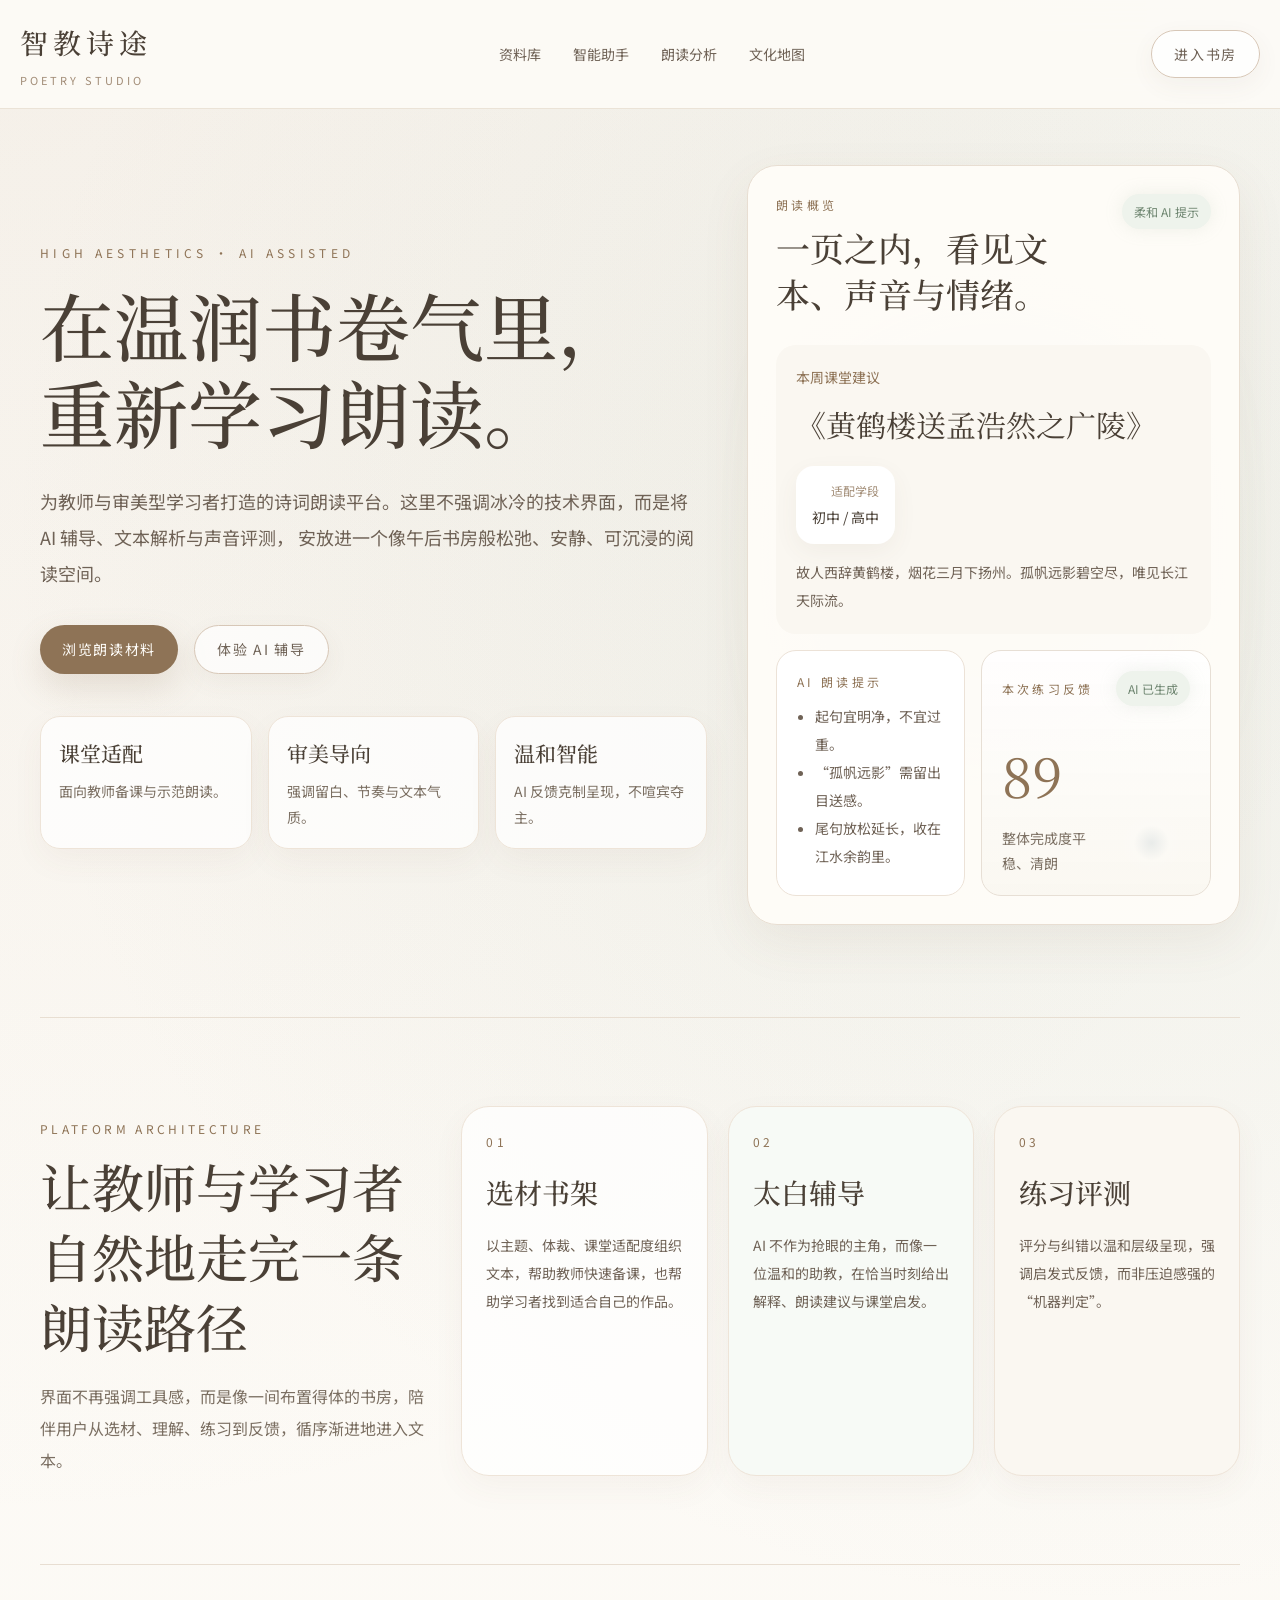
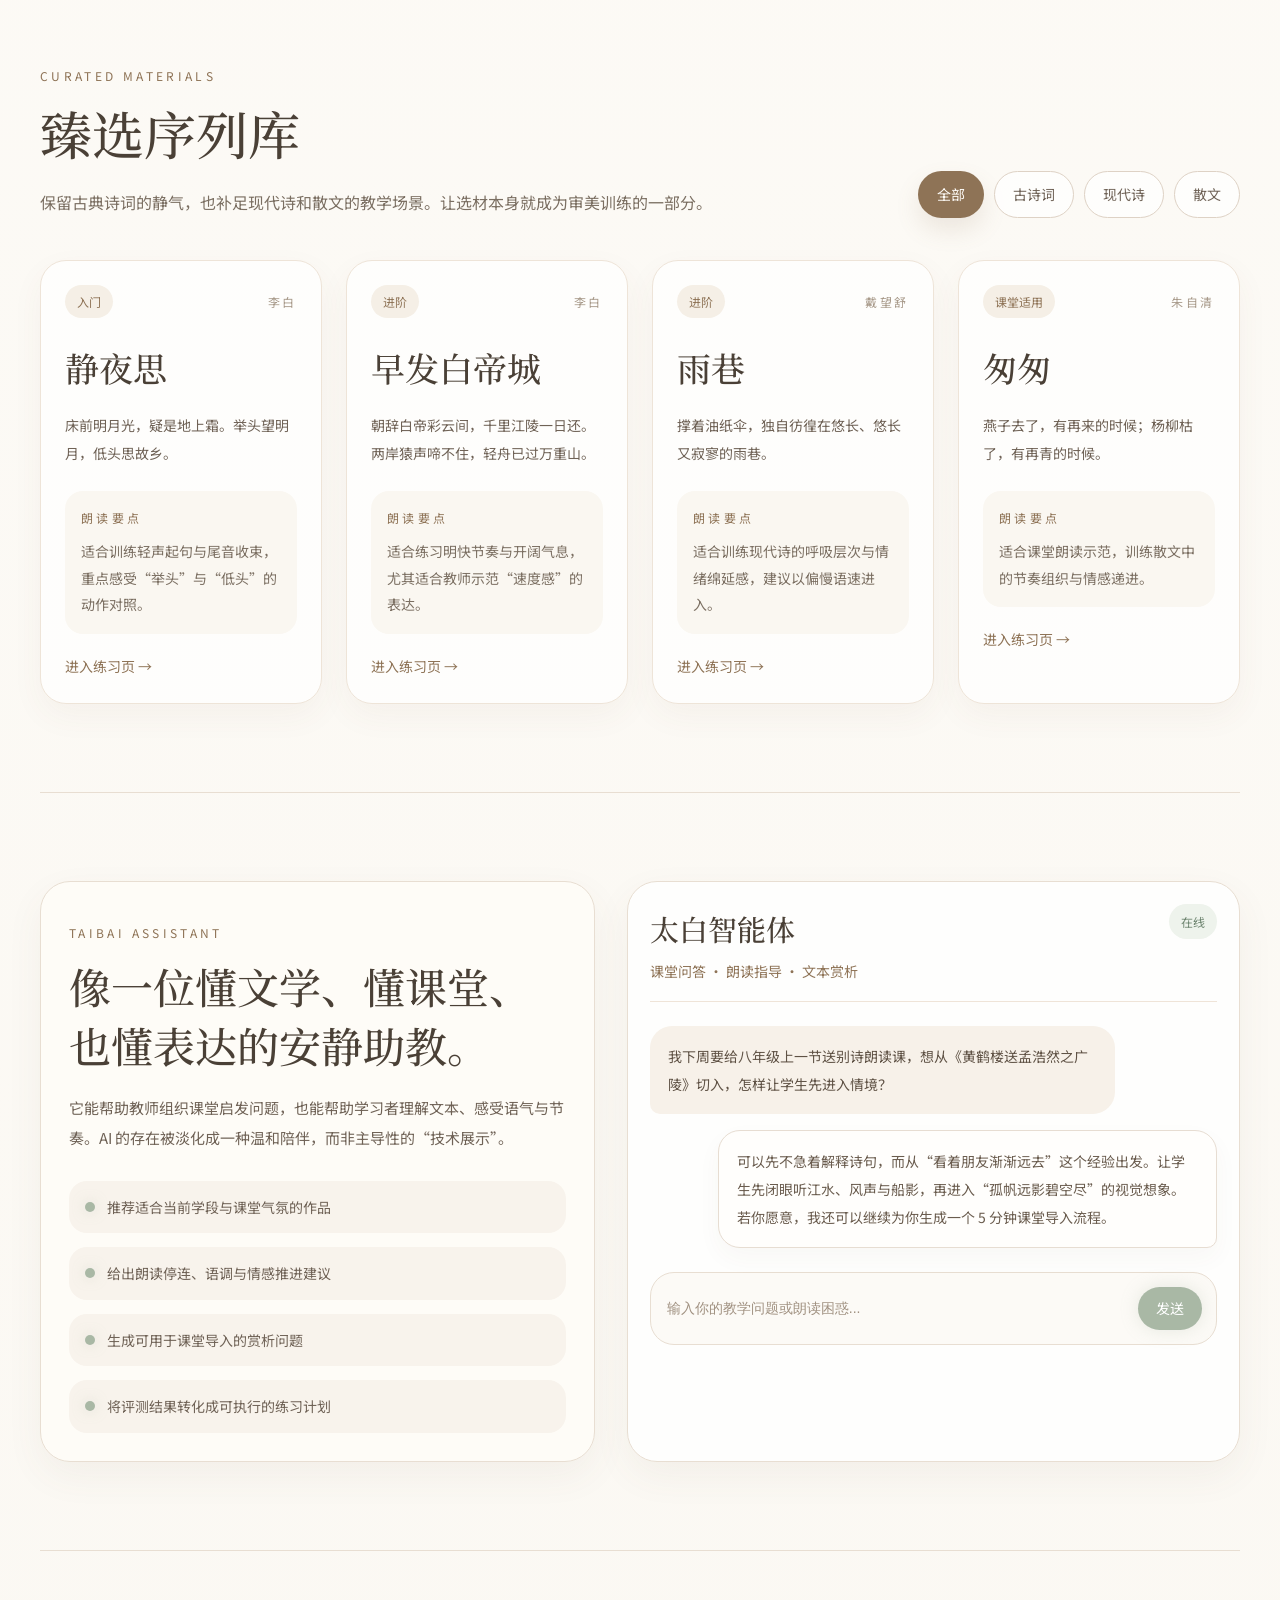
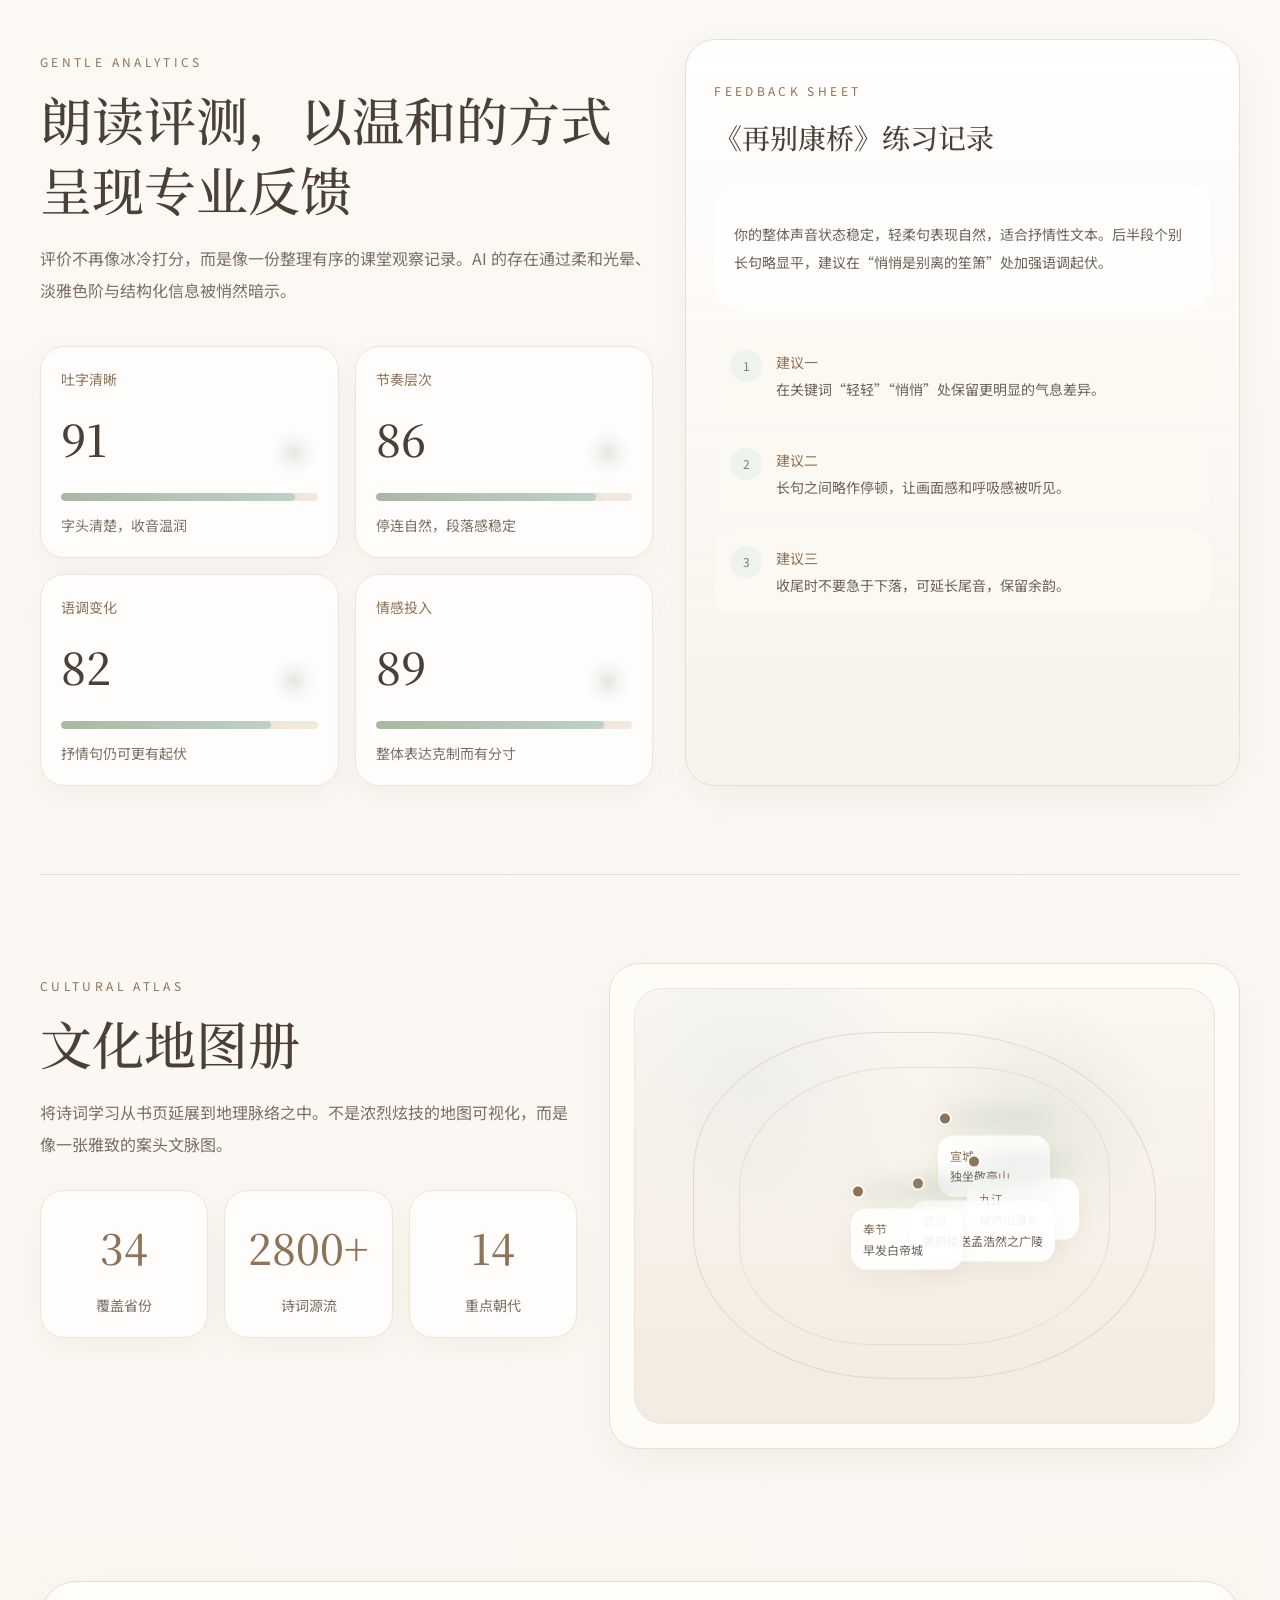
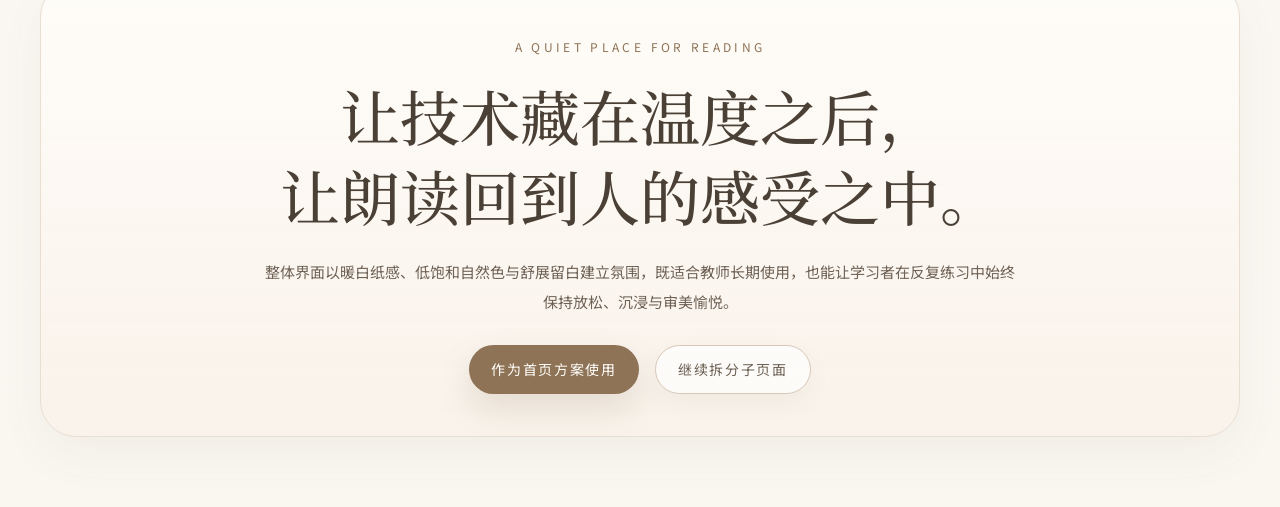
==== design/preview.html @ 0aec0489 "feat: add design documents and css extraction utility" ====
<!DOCTYPE html>
<html lang="zh-CN">
<head>
    <meta charset="UTF-8">
    <meta name="viewport" content="width=device-width, initial-scale=1.0">
    <title>智教诗途 · 新版视觉预览</title>
    <meta name="description" content="智教诗途新版网页视觉预览，面向教师与有审美追求的诗词学习者。">
    <link rel="preconnect" href="https://fonts.googleapis.com">
    <link rel="preconnect" href="https://fonts.gstatic.com" crossorigin>
    <link href="https://fonts.googleapis.com/css2?family=Noto+Sans+SC:wght@400;500;700&family=Noto+Serif+SC:wght@400;500;700&display=swap" rel="stylesheet">
    <style>
        :root {
            --paper: #fdfbf7;
            --paper-soft: #faf7f1;
            --line: #e8ded2;
            --line-soft: #eee4d8;
            --text: #4a4036;
            --text-soft: #7b6f62;
            --text-mute: #a28d77;
            --tea: #b79d7d;
            --tea-deep: #8e7356;
            --celadon: #a9b8a5;
            --celadon-deep: #6f8671;
            --shadow-sm: 0 8px 24px rgba(110, 88, 62, 0.06);
            --shadow-md: 0 14px 38px rgba(110, 88, 62, 0.06);
            --shadow-lg: 0 18px 50px rgba(110, 88, 62, 0.08);
            --transition: 0.28s ease;
        }

        * { box-sizing: border-box; }
        html { scroll-behavior: smooth; }
        body {
            margin: 0;
            font-family: "Noto Sans SC", sans-serif;
            color: var(--text);
            background:
                radial-gradient(circle at top left, rgba(183, 157, 125, 0.12), transparent 28%),
                radial-gradient(circle at 85% 10%, rgba(169, 184, 165, 0.16), transparent 22%),
                linear-gradient(180deg, var(--paper) 0%, var(--paper-soft) 100%);
            line-height: 1.75;
        }

        a { color: inherit; text-decoration: none; }
        button { font: inherit; border: none; background: none; cursor: pointer; }
        .serif { font-family: "Noto Serif SC", serif; }
        .page-shell { max-width: 1240px; margin: 0 auto; padding: 0 20px; }

        .site-header {
            position: sticky;
            top: 0;
            z-index: 30;
            backdrop-filter: blur(18px);
            background: rgba(253, 251, 247, 0.9);
            border-bottom: 1px solid rgba(232, 222, 210, 0.85);
        }

        .header-inner {
            display: flex;
            align-items: center;
            justify-content: space-between;
            gap: 20px;
            padding: 18px 0;
        }

        .brand-title {
            margin: 0;
            font-size: 28px;
            letter-spacing: 0.18em;
            font-weight: 500;
        }

        .brand-subtitle {
            margin-top: 4px;
            font-size: 11px;
            color: var(--text-mute);
            letter-spacing: 0.28em;
        }

        .nav-links {
            display: flex;
            align-items: center;
            gap: 32px;
            color: #6f6256;
            font-size: 14px;
        }

        .nav-links a,
        .header-btn,
        .hero-primary,
        .hero-secondary,
        .cta-primary,
        .cta-secondary,
        .chat-send,
        .filter-btn,
        .material-card {
            transition:
                background-color var(--transition),
                color var(--transition),
                border-color var(--transition),
                transform var(--transition),
                box-shadow var(--transition);
        }

        .nav-links a:hover { color: var(--tea-deep); }

        .header-btn,
        .hero-secondary,
        .cta-secondary {
            border: 1px solid #d7c7b7;
            background: rgba(255, 255, 255, 0.72);
            color: #6f6256;
            box-shadow: var(--shadow-sm);
        }

        .header-btn:hover,
        .hero-secondary:hover,
        .cta-secondary:hover {
            border-color: var(--tea);
            color: var(--tea-deep);
            transform: translateY(-1px);
        }

        .header-btn,
        .hero-primary,
        .hero-secondary,
        .cta-primary,
        .cta-secondary {
            padding: 11px 22px;
            border-radius: 999px;
            font-size: 14px;
            letter-spacing: 0.12em;
        }

        .hero-primary,
        .cta-primary {
            background: var(--tea-deep);
            color: #fffdf9;
            box-shadow: 0 14px 32px rgba(142, 115, 86, 0.18);
        }

        .hero-primary:hover,
        .cta-primary:hover {
            transform: translateY(-1px);
            background: #7e654b;
        }

        .hero {
            display: grid;
            grid-template-columns: 1.15fr 0.85fr;
            gap: 40px;
            align-items: center;
            padding: 56px 0 92px;
        }

        .eyebrow,
        .section-eyebrow,
        .panel-kicker,
        .soft-card-index,
        .material-tip-title {
            font-size: 12px;
            letter-spacing: 0.28em;
            color: var(--tea-deep);
        }

        .eyebrow { margin: 0 0 18px; letter-spacing: 0.36em; }

        .hero-title {
            margin: 0;
            font-size: clamp(44px, 7vw, 74px);
            line-height: 1.18;
            font-weight: 500;
        }

        .hero-desc {
            max-width: 720px;
            margin: 28px 0 0;
            font-size: 18px;
            line-height: 2;
            color: #6f6256;
        }

        .hero-actions {
            display: flex;
            flex-wrap: wrap;
            gap: 16px;
            margin-top: 34px;
        }

        .hero-highlights {
            display: grid;
            grid-template-columns: repeat(3, 1fr);
            gap: 16px;
            margin-top: 42px;
        }

        .highlight-card,
        .soft-card,
        .material-card,
        .score-card,
        .stat-card {
            border: 1px solid var(--line-soft);
            background: rgba(255, 255, 255, 0.76);
            box-shadow: 0 12px 32px rgba(110, 88, 62, 0.05);
        }

        .highlight-card { border-radius: 20px; padding: 18px; }
        .highlight-title { margin: 0; font-size: 21px; font-weight: 500; }
        .highlight-desc { margin: 8px 0 0; font-size: 14px; color: var(--text-soft); line-height: 1.8; }

        .hero-panel-wrap { position: relative; }
        .hero-glow {
            position: absolute;
            inset: 36px;
            border-radius: 32px;
            opacity: 0.74;
            filter: blur(40px);
            background: radial-gradient(circle, rgba(183, 157, 125, 0.2) 0%, rgba(169, 184, 165, 0.12) 48%, transparent 75%);
        }

        .hero-panel,
        .assistant-info,
        .assistant-chat,
        .feedback-sheet,
        .atlas-panel {
            position: relative;
            border: 1px solid var(--line);
            border-radius: 30px;
            box-shadow: var(--shadow-md);
        }

        .hero-panel {
            overflow: hidden;
            background: rgba(255, 253, 249, 0.92);
            padding: 28px;
            box-shadow: var(--shadow-lg);
        }

        .hero-panel-top,
        .chat-top {
            display: flex;
            justify-content: space-between;
            align-items: flex-start;
            gap: 16px;
        }

        .panel-title,
        .soft-card-title,
        .assistant-title,
        .chat-name,
        .material-title {
            font-weight: 500;
        }

        .panel-title { margin: 10px 0 0; font-size: 34px; line-height: 1.35; }
        .soft-pill, .status-pill { padding: 7px 12px; border-radius: 999px; font-size: 12px; white-space: nowrap; }
        .soft-pill { color: var(--celadon-deep); background: #eef3ec; box-shadow: 0 0 18px rgba(169, 184, 165, 0.18); }

        .panel-block {
            border-radius: 20px;
            background: var(--paper-soft);
            padding: 20px;
            margin-top: 28px;
        }

        .panel-row {
            display: grid;
            grid-template-columns: 0.9fr 1.1fr;
            gap: 16px;
            margin-top: 16px;
        }

        .panel-card {
            border-radius: 20px;
            border: 1px solid #ece2d7;
            background: #fff;
            padding: 20px;
        }

        .panel-card.soft {
            border-color: #e7dfd5;
            background: linear-gradient(180deg, rgba(255, 255, 255, 0.86), rgba(250, 247, 241, 0.9));
        }

        .panel-text { margin: 14px 0 0; font-size: 14px; color: #6f6256; line-height: 2; }
        .score-number { font-size: 54px; color: var(--tea-deep); margin: 10px 0 0; }
        .score-note { margin-top: 4px; font-size: 14px; color: var(--text-soft); }
        .score-orb {
            width: 112px;
            height: 64px;
            border-radius: 20px;
            background: radial-gradient(circle at 50% 50%, rgba(175, 192, 200, 0.24), rgba(255, 255, 255, 0.1), transparent 72%);
        }

        .section { padding: 88px 0; border-top: 1px solid var(--line); }
        .section-grid { display: grid; grid-template-columns: 1fr 2fr; gap: 32px; }
        .section-title { margin: 0; font-size: clamp(32px, 5vw, 52px); line-height: 1.35; font-weight: 500; }
        .section-desc { margin: 18px 0 0; max-width: 700px; font-size: 16px; color: var(--text-soft); line-height: 2; }

        .soft-card-grid { display: grid; grid-template-columns: repeat(3, 1fr); gap: 20px; }
        .soft-card { padding: 24px; border-radius: 28px; }
        .soft-card:nth-child(2) { background: #f7faf6; }
        .soft-card:nth-child(3) { background: #faf7f1; }
        .soft-card-title { margin: 16px 0 0; font-size: 28px; }
        .soft-card-desc { margin: 14px 0 0; color: #6f6256; font-size: 14px; line-height: 2; }

        .materials-head { display: flex; align-items: flex-end; justify-content: space-between; gap: 24px; flex-wrap: wrap; }
        .filters { display: flex; flex-wrap: wrap; gap: 10px; }
        .filter-btn {
            padding: 10px 18px;
            border-radius: 999px;
            border: 1px solid #ded2c5;
            background: rgba(255, 255, 255, 0.75);
            color: #6f6256;
            font-size: 14px;
        }

        .filter-btn:hover { border-color: var(--tea); color: var(--tea-deep); }
        .filter-btn.active {
            border-color: transparent;
            background: var(--tea-deep);
            color: #fffdf9;
            box-shadow: 0 12px 24px rgba(142, 115, 86, 0.14);
        }

        .materials-grid { display: grid; grid-template-columns: repeat(4, 1fr); gap: 24px; margin-top: 42px; }
        .material-card { border-radius: 26px; padding: 24px; }
        .material-card:hover { transform: translateY(-4px); box-shadow: 0 16px 42px rgba(110, 88, 62, 0.08); }
        .material-top { display: flex; align-items: center; justify-content: space-between; gap: 12px; }
        .level-pill { padding: 6px 12px; border-radius: 999px; background: #f5efe6; color: var(--tea-deep); font-size: 12px; }
        .author { font-size: 12px; color: #a89a8a; letter-spacing: 0.22em; }
        .material-title { margin: 20px 0 0; font-size: 34px; }
        .material-excerpt { margin: 14px 0 0; font-size: 14px; color: #6f6256; line-height: 2; }
        .material-tip { margin-top: 24px; padding: 16px; border-radius: 18px; background: var(--paper-soft); }
        .material-tip-text { margin-top: 10px; font-size: 14px; color: var(--text-soft); line-height: 1.9; }
        .material-link { display: inline-block; margin-top: 20px; color: var(--tea-deep); font-size: 14px; }

        .assistant-layout, .analysis-layout, .atlas-layout { display: grid; gap: 32px; }
        .assistant-layout { grid-template-columns: 0.95fr 1.05fr; }
        .analysis-layout { grid-template-columns: 1.05fr 0.95fr; }
        .atlas-layout { grid-template-columns: 0.92fr 1.08fr; }

        .assistant-info, .atlas-panel { background: rgba(255, 253, 249, 0.86); padding: 28px; }
        .assistant-chat { background: rgba(255, 255, 255, 0.84); padding: 22px 22px 24px; }
        .assistant-title { margin: 14px 0 0; font-size: 42px; line-height: 1.4; }
        .assistant-desc { margin: 18px 0 0; font-size: 15px; color: #6f6256; line-height: 2; }
        .assistant-list { display: grid; gap: 14px; margin-top: 28px; }
        .assistant-item { display: flex; align-items: center; gap: 12px; padding: 14px 16px; border-radius: 18px; background: #f8f3ec; color: #6f6256; font-size: 14px; }
        .assistant-dot { width: 10px; height: 10px; border-radius: 50%; background: var(--celadon); box-shadow: 0 0 14px rgba(169, 184, 165, 0.35); flex-shrink: 0; }
        .chat-top { padding-bottom: 18px; border-bottom: 1px solid #efe4d8; }
        .chat-name { font-size: 29px; margin: 0; }
        .chat-role { margin-top: 4px; font-size: 14px; color: var(--tea-deep); }
        .status-pill { background: #eef3ec; color: var(--celadon-deep); }
        .chat-messages { display: grid; gap: 16px; padding: 24px 0; }
        .bubble { max-width: 82%; padding: 16px 18px; border-radius: 22px; font-size: 14px; line-height: 2; }
        .bubble.user { background: #f7f1e9; color: #5f5245; border-bottom-left-radius: 10px; }
        .bubble.assistant { margin-left: auto; max-width: 88%; background: #fffefc; color: #6a5c4e; border: 1px solid #e7ddd2; border-bottom-right-radius: 10px; box-shadow: 0 10px 24px rgba(110, 88, 62, 0.04); }
        .chat-composer { display: flex; align-items: center; gap: 12px; border: 1px solid var(--line); background: #fcfaf6; border-radius: 24px; padding: 14px; }
        .chat-input { flex: 1; border: none; outline: none; background: transparent; color: #a09181; font-size: 14px; }
        .chat-send { padding: 9px 18px; border-radius: 999px; background: var(--celadon); color: #fff; font-size: 14px; box-shadow: 0 0 18px rgba(169, 184, 165, 0.25); }
        .chat-send:hover { transform: translateY(-1px); background: #96a994; }

        .scores-grid { display: grid; grid-template-columns: repeat(2, 1fr); gap: 16px; margin-top: 40px; }
        .score-card { padding: 20px; border-radius: 24px; }
        .score-card-head { display: flex; justify-content: space-between; align-items: flex-end; gap: 14px; }
        .score-label { font-size: 14px; color: var(--tea-deep); }
        .score-value { margin-top: 8px; font-size: 44px; font-weight: 500; }
        .score-glow { width: 48px; height: 48px; border-radius: 50%; background: radial-gradient(circle, rgba(169, 184, 165, 0.32), rgba(169, 184, 165, 0.1), transparent 72%); }
        .score-bar { height: 8px; border-radius: 999px; background: #f1e8de; margin-top: 16px; overflow: hidden; }
        .score-fill { height: 100%; border-radius: 999px; background: linear-gradient(90deg, var(--celadon), #bfd0c6); box-shadow: 0 0 12px rgba(169, 184, 165, 0.22); }
        .score-card-note { margin-top: 12px; font-size: 14px; color: var(--text-soft); }

        .feedback-sheet { background: linear-gradient(180deg, rgba(255, 255, 255, 0.92), rgba(247, 241, 233, 0.85)); padding: 28px; }
        .feedback-block { margin-top: 24px; padding: 20px; border-radius: 24px; background: rgba(255, 255, 255, 0.78); }
        .feedback-text { font-size: 14px; line-height: 2; color: #6f6256; }
        .feedback-list { display: grid; gap: 14px; margin-top: 24px; }
        .feedback-item { display: flex; gap: 14px; padding: 16px; border-radius: 20px; background: #fcf8f2; }
        .feedback-index { width: 32px; height: 32px; flex-shrink: 0; display: flex; align-items: center; justify-content: center; border-radius: 50%; background: #eef3ec; color: var(--celadon-deep); font-size: 12px; }
        .feedback-item-title { font-size: 14px; color: var(--tea-deep); }
        .feedback-item-desc { margin-top: 3px; font-size: 14px; color: #6f6256; }

        .stats-grid { display: grid; grid-template-columns: repeat(3, 1fr); gap: 16px; margin-top: 30px; }
        .stat-card { text-align: center; border-radius: 24px; padding: 20px; }
        .stat-value { margin: 0; font-size: 42px; font-weight: 500; color: var(--tea-deep); }
        .stat-label { margin-top: 8px; font-size: 14px; color: var(--text-soft); }

        .atlas-panel { padding: 24px; }
        .atlas-canvas {
            position: relative;
            aspect-ratio: 4 / 3;
            overflow: hidden;
            border-radius: 28px;
            border: 1px solid var(--line-soft);
            background: linear-gradient(180deg, #faf7f1 0%, #f6f0e7 100%);
        }

        .atlas-canvas::before {
            content: "";
            position: absolute;
            inset: 0;
            background:
                radial-gradient(circle at 20% 20%, rgba(175, 192, 200, 0.12), transparent 28%),
                radial-gradient(circle at 70% 30%, rgba(169, 184, 165, 0.18), transparent 24%),
                linear-gradient(180deg, transparent, rgba(183, 157, 125, 0.06));
        }

        .atlas-outline,
        .atlas-outline-two {
            position: absolute;
            border: 1px solid rgba(217, 206, 192, 0.9);
            opacity: 0.78;
        }

        .atlas-outline { inset: 10%; border-radius: 40% 48% 45% 42%; }
        .atlas-outline-two { inset: 18%; border-radius: 44% 38% 42% 36%; border-color: rgba(226, 215, 202, 0.95); }
        .map-point { position: absolute; transform: translate(-50%, -50%); }
        .map-dot-wrap { position: relative; }
        .map-dot-glow { position: absolute; inset: 0; border-radius: 50%; background: rgba(169, 184, 165, 0.3); filter: blur(10px); }
        .map-dot { position: relative; width: 14px; height: 14px; border-radius: 50%; background: var(--tea-deep); border: 2px solid #fff; }
        .map-label { min-width: 112px; margin-top: 10px; padding: 10px 12px; border-radius: 16px; background: rgba(255, 255, 255, 0.92); box-shadow: 0 10px 20px rgba(110, 88, 62, 0.05); font-size: 12px; line-height: 1.7; color: #6f6256; }
        .map-label-city { color: var(--tea-deep); }

        .closing-section { padding: 44px 0 70px; }
        .closing-card { text-align: center; border-radius: 36px; border: 1px solid var(--line); background: linear-gradient(180deg, rgba(255, 253, 249, 0.94), rgba(248, 242, 233, 0.9)); padding: 42px 28px; box-shadow: 0 18px 46px rgba(110, 88, 62, 0.06); }
        .closing-title { margin: 18px 0 0; font-size: clamp(36px, 5vw, 60px); line-height: 1.34; font-weight: 500; }
        .closing-desc { max-width: 760px; margin: 22px auto 0; font-size: 15px; color: #6f6256; line-height: 2; }
        .closing-actions { display: flex; justify-content: center; flex-wrap: wrap; gap: 16px; margin-top: 28px; }

        @media (max-width: 1100px) {
            .hero, .assistant-layout, .analysis-layout, .atlas-layout, .section-grid, .soft-card-grid { grid-template-columns: 1fr; }
            .materials-grid { grid-template-columns: repeat(2, 1fr); }
        }

        @media (max-width: 820px) {
            .nav-links { display: none; }
            .hero-highlights, .panel-row, .scores-grid, .stats-grid, .materials-grid { grid-template-columns: 1fr; }
            .header-inner { padding: 14px 0; }
            .hero { padding: 40px 0 64px; }
            .section, .closing-section { padding-top: 64px; padding-bottom: 64px; }
            .hero-panel, .assistant-info, .assistant-chat, .feedback-sheet, .atlas-panel { padding: 20px; }
        }
    </style>
</head>
<body>
    <header class="site-header">
        <div class="page-shell header-inner">
            <div>
                <h1 class="brand-title serif">智教诗途</h1>
                <div class="brand-subtitle">POETRY STUDIO</div>
            </div>
            <nav class="nav-links">
                <a href="#materials">资料库</a>
                <a href="#assistant">智能助手</a>
                <a href="#analysis">朗读分析</a>
                <a href="#atlas">文化地图</a>
            </nav>
            <button class="header-btn">进入书房</button>
        </div>
    </header>

    <main class="page-shell">
        <section class="hero">
            <div>
                <p class="eyebrow">HIGH AESTHETICS · AI ASSISTED</p>
                <h2 class="hero-title serif">在温润书卷气里，<br>重新学习朗读。</h2>
                <p class="hero-desc">
                    为教师与审美型学习者打造的诗词朗读平台。这里不强调冰冷的技术界面，而是将 AI 辅导、文本解析与声音评测，
                    安放进一个像午后书房般松弛、安静、可沉浸的阅读空间。
                </p>
                <div class="hero-actions">
                    <button class="hero-primary">浏览朗读材料</button>
                    <button class="hero-secondary">体验 AI 辅导</button>
                </div>
                <div class="hero-highlights">
                    <article class="highlight-card">
                        <h3 class="highlight-title serif">课堂适配</h3>
                        <p class="highlight-desc">面向教师备课与示范朗读。</p>
                    </article>
                    <article class="highlight-card">
                        <h3 class="highlight-title serif">审美导向</h3>
                        <p class="highlight-desc">强调留白、节奏与文本气质。</p>
                    </article>
                    <article class="highlight-card">
                        <h3 class="highlight-title serif">温和智能</h3>
                        <p class="highlight-desc">AI 反馈克制呈现，不喧宾夺主。</p>
                    </article>
                </div>
            </div>

            <div class="hero-panel-wrap">
                <div class="hero-glow"></div>
                <section class="hero-panel">
                    <div class="hero-panel-top">
                        <div>
                            <div class="panel-kicker">朗读概览</div>
                            <h3 class="panel-title serif">一页之内，看见文本、声音与情绪。</h3>
                        </div>
                        <span class="soft-pill">柔和 AI 提示</span>
                    </div>

                    <div class="panel-block">
                        <div style="display:flex;justify-content:space-between;align-items:center;gap:16px;flex-wrap:wrap;">
                            <div>
                                <div style="font-size:14px;color:#8e7356;">本周课堂建议</div>
                                <div class="serif" style="margin-top:8px;font-size:30px;">《黄鹤楼送孟浩然之广陵》</div>
                            </div>
                            <div style="padding:14px 16px;border-radius:18px;background:#fff;box-shadow:var(--shadow-sm);text-align:right;">
                                <div style="font-size:12px;color:#a28d77;">适配学段</div>
                                <div style="margin-top:4px;font-size:14px;">初中 / 高中</div>
                            </div>
                        </div>
                        <p class="panel-text">故人西辞黄鹤楼，烟花三月下扬州。孤帆远影碧空尽，唯见长江天际流。</p>
                    </div>

                    <div class="panel-row">
                        <div class="panel-card">
                            <div class="panel-kicker">AI 朗读提示</div>
                            <ul class="panel-text" style="padding-left:18px;margin-top:10px;">
                                <li>起句宜明净，不宜过重。</li>
                                <li>“孤帆远影”需留出目送感。</li>
                                <li>尾句放松延长，收在江水余韵里。</li>
                            </ul>
                        </div>
                        <div class="panel-card soft">
                            <div style="display:flex;justify-content:space-between;align-items:center;gap:12px;">
                                <div class="panel-kicker">本次练习反馈</div>
                                <span class="soft-pill">AI 已生成</span>
                            </div>
                            <div style="display:flex;justify-content:space-between;align-items:flex-end;gap:16px;margin-top:12px;">
                                <div>
                                    <div class="score-number serif">89</div>
                                    <div class="score-note">整体完成度平稳、清朗</div>
                                </div>
                                <div class="score-orb"></div>
                            </div>
                        </div>
                    </div>
                </section>
            </div>
        </section>

        <section class="section">
            <div class="section-grid">
                <div>
                    <p class="section-eyebrow">PLATFORM ARCHITECTURE</p>
                    <h2 class="section-title serif">让教师与学习者自然地走完一条朗读路径</h2>
                    <p class="section-desc">界面不再强调工具感，而是像一间布置得体的书房，陪伴用户从选材、理解、练习到反馈，循序渐进地进入文本。</p>
                </div>
                <div class="soft-card-grid">
                    <article class="soft-card">
                        <div class="soft-card-index">01</div>
                        <h3 class="soft-card-title serif">选材书架</h3>
                        <p class="soft-card-desc">以主题、体裁、课堂适配度组织文本，帮助教师快速备课，也帮助学习者找到适合自己的作品。</p>
                    </article>
                    <article class="soft-card">
                        <div class="soft-card-index">02</div>
                        <h3 class="soft-card-title serif">太白辅导</h3>
                        <p class="soft-card-desc">AI 不作为抢眼的主角，而像一位温和的助教，在恰当时刻给出解释、朗读建议与课堂启发。</p>
                    </article>
                    <article class="soft-card">
                        <div class="soft-card-index">03</div>
                        <h3 class="soft-card-title serif">练习评测</h3>
                        <p class="soft-card-desc">评分与纠错以温和层级呈现，强调启发式反馈，而非压迫感强的“机器判定”。</p>
                    </article>
                </div>
            </div>
        </section>

        <section class="section" id="materials">
            <div class="materials-head">
                <div>
                    <p class="section-eyebrow">CURATED MATERIALS</p>
                    <h2 class="section-title serif">臻选序列库</h2>
                    <p class="section-desc">保留古典诗词的静气，也补足现代诗和散文的教学场景。让选材本身就成为审美训练的一部分。</p>
                </div>
                <div class="filters" id="filters">
                    <button class="filter-btn active" data-filter="all">全部</button>
                    <button class="filter-btn" data-filter="poetry">古诗词</button>
                    <button class="filter-btn" data-filter="modern">现代诗</button>
                    <button class="filter-btn" data-filter="prose">散文</button>
                </div>
            </div>

            <div class="materials-grid" id="materialsGrid">
                <article class="material-card" data-category="poetry">
                    <div class="material-top">
                        <span class="level-pill">入门</span>
                        <span class="author">李白</span>
                    </div>
                    <h3 class="material-title serif">静夜思</h3>
                    <p class="material-excerpt">床前明月光，疑是地上霜。举头望明月，低头思故乡。</p>
                    <div class="material-tip">
                        <div class="material-tip-title">朗读要点</div>
                        <div class="material-tip-text">适合训练轻声起句与尾音收束，重点感受“举头”与“低头”的动作对照。</div>
                    </div>
                    <a href="#" class="material-link">进入练习页 →</a>
                </article>

                <article class="material-card" data-category="poetry">
                    <div class="material-top">
                        <span class="level-pill">进阶</span>
                        <span class="author">李白</span>
                    </div>
                    <h3 class="material-title serif">早发白帝城</h3>
                    <p class="material-excerpt">朝辞白帝彩云间，千里江陵一日还。两岸猿声啼不住，轻舟已过万重山。</p>
                    <div class="material-tip">
                        <div class="material-tip-title">朗读要点</div>
                        <div class="material-tip-text">适合练习明快节奏与开阔气息，尤其适合教师示范“速度感”的表达。</div>
                    </div>
                    <a href="#" class="material-link">进入练习页 →</a>
                </article>

                <article class="material-card" data-category="modern">
                    <div class="material-top">
                        <span class="level-pill">进阶</span>
                        <span class="author">戴望舒</span>
                    </div>
                    <h3 class="material-title serif">雨巷</h3>
                    <p class="material-excerpt">撑着油纸伞，独自彷徨在悠长、悠长又寂寥的雨巷。</p>
                    <div class="material-tip">
                        <div class="material-tip-title">朗读要点</div>
                        <div class="material-tip-text">适合训练现代诗的呼吸层次与情绪绵延感，建议以偏慢语速进入。</div>
                    </div>
                    <a href="#" class="material-link">进入练习页 →</a>
                </article>

                <article class="material-card" data-category="prose">
                    <div class="material-top">
                        <span class="level-pill">课堂适用</span>
                        <span class="author">朱自清</span>
                    </div>
                    <h3 class="material-title serif">匆匆</h3>
                    <p class="material-excerpt">燕子去了，有再来的时候；杨柳枯了，有再青的时候。</p>
                    <div class="material-tip">
                        <div class="material-tip-title">朗读要点</div>
                        <div class="material-tip-text">适合课堂朗读示范，训练散文中的节奏组织与情感递进。</div>
                    </div>
                    <a href="#" class="material-link">进入练习页 →</a>
                </article>
            </div>
        </section>
        <section class="section" id="assistant">
            <div class="assistant-layout">
                <article class="assistant-info">
                    <p class="section-eyebrow">TAIBAI ASSISTANT</p>
                    <h2 class="assistant-title serif">像一位懂文学、懂课堂、也懂表达的安静助教。</h2>
                    <p class="assistant-desc">它能帮助教师组织课堂启发问题，也能帮助学习者理解文本、感受语气与节奏。AI 的存在被淡化成一种温和陪伴，而非主导性的“技术展示”。</p>
                    <div class="assistant-list">
                        <div class="assistant-item"><span class="assistant-dot"></span>推荐适合当前学段与课堂气氛的作品</div>
                        <div class="assistant-item"><span class="assistant-dot"></span>给出朗读停连、语调与情感推进建议</div>
                        <div class="assistant-item"><span class="assistant-dot"></span>生成可用于课堂导入的赏析问题</div>
                        <div class="assistant-item"><span class="assistant-dot"></span>将评测结果转化成可执行的练习计划</div>
                    </div>
                </article>

                <article class="assistant-chat">
                    <div class="chat-top">
                        <div>
                            <h3 class="chat-name serif">太白智能体</h3>
                            <div class="chat-role">课堂问答 · 朗读指导 · 文本赏析</div>
                        </div>
                        <span class="status-pill">在线</span>
                    </div>
                    <div class="chat-messages">
                        <div class="bubble user">我下周要给八年级上一节送别诗朗读课，想从《黄鹤楼送孟浩然之广陵》切入，怎样让学生先进入情境？</div>
                        <div class="bubble assistant">可以先不急着解释诗句，而从“看着朋友渐渐远去”这个经验出发。让学生先闭眼听江水、风声与船影，再进入“孤帆远影碧空尽”的视觉想象。若你愿意，我还可以继续为你生成一个 5 分钟课堂导入流程。</div>
                    </div>
                    <div class="chat-composer">
                        <input class="chat-input" value="输入你的教学问题或朗读困惑..." readonly>
                        <button class="chat-send">发送</button>
                    </div>
                </article>
            </div>
        </section>

        <section class="section" id="analysis">
            <div class="analysis-layout">
                <div>
                    <p class="section-eyebrow">GENTLE ANALYTICS</p>
                    <h2 class="section-title serif">朗读评测，以温和的方式呈现专业反馈</h2>
                    <p class="section-desc">评价不再像冰冷打分，而是像一份整理有序的课堂观察记录。AI 的存在通过柔和光晕、淡雅色阶与结构化信息被悄然暗示。</p>
                    <div class="scores-grid">
                        <article class="score-card">
                            <div class="score-card-head"><div><div class="score-label">吐字清晰</div><div class="score-value serif">91</div></div><div class="score-glow"></div></div>
                            <div class="score-bar"><div class="score-fill" style="width:91%"></div></div>
                            <div class="score-card-note">字头清楚，收音温润</div>
                        </article>
                        <article class="score-card">
                            <div class="score-card-head"><div><div class="score-label">节奏层次</div><div class="score-value serif">86</div></div><div class="score-glow"></div></div>
                            <div class="score-bar"><div class="score-fill" style="width:86%"></div></div>
                            <div class="score-card-note">停连自然，段落感稳定</div>
                        </article>
                        <article class="score-card">
                            <div class="score-card-head"><div><div class="score-label">语调变化</div><div class="score-value serif">82</div></div><div class="score-glow"></div></div>
                            <div class="score-bar"><div class="score-fill" style="width:82%"></div></div>
                            <div class="score-card-note">抒情句仍可更有起伏</div>
                        </article>
                        <article class="score-card">
                            <div class="score-card-head"><div><div class="score-label">情感投入</div><div class="score-value serif">89</div></div><div class="score-glow"></div></div>
                            <div class="score-bar"><div class="score-fill" style="width:89%"></div></div>
                            <div class="score-card-note">整体表达克制而有分寸</div>
                        </article>
                    </div>
                </div>

                <article class="feedback-sheet">
                    <p class="section-eyebrow" style="margin-bottom:0;">FEEDBACK SHEET</p>
                    <h3 class="soft-card-title serif" style="margin-top:12px;">《再别康桥》练习记录</h3>
                    <div class="feedback-block">
                        <p class="feedback-text">你的整体声音状态稳定，轻柔句表现自然，适合抒情性文本。后半段个别长句略显平，建议在“悄悄是别离的笙箫”处加强语调起伏。</p>
                    </div>
                    <div class="feedback-list">
                        <div class="feedback-item"><div class="feedback-index">1</div><div><div class="feedback-item-title">建议一</div><div class="feedback-item-desc">在关键词“轻轻”“悄悄”处保留更明显的气息差异。</div></div></div>
                        <div class="feedback-item"><div class="feedback-index">2</div><div><div class="feedback-item-title">建议二</div><div class="feedback-item-desc">长句之间略作停顿，让画面感和呼吸感被听见。</div></div></div>
                        <div class="feedback-item"><div class="feedback-index">3</div><div><div class="feedback-item-title">建议三</div><div class="feedback-item-desc">收尾时不要急于下落，可延长尾音，保留余韵。</div></div></div>
                    </div>
                </article>
            </div>
        </section>

        <section class="section" id="atlas">
            <div class="atlas-layout">
                <div>
                    <p class="section-eyebrow">CULTURAL ATLAS</p>
                    <h2 class="section-title serif">文化地图册</h2>
                    <p class="section-desc">将诗词学习从书页延展到地理脉络之中。不是浓烈炫技的地图可视化，而是像一张雅致的案头文脉图。</p>
                    <div class="stats-grid">
                        <article class="stat-card"><p class="stat-value serif">34</p><div class="stat-label">覆盖省份</div></article>
                        <article class="stat-card"><p class="stat-value serif">2800+</p><div class="stat-label">诗词源流</div></article>
                        <article class="stat-card"><p class="stat-value serif">14</p><div class="stat-label">重点朝代</div></article>
                    </div>
                </div>

                <article class="atlas-panel">
                    <div class="atlas-canvas">
                        <div class="atlas-outline"></div>
                        <div class="atlas-outline-two"></div>
                        <div class="map-point" style="left:62%; top:38%;"><div class="map-dot-wrap"><div class="map-dot-glow"></div><div class="map-dot"></div></div><div class="map-label"><div class="map-label-city">宣城</div><div>独坐敬亭山</div></div></div>
                        <div class="map-point" style="left:67%; top:48%;"><div class="map-dot-wrap"><div class="map-dot-glow"></div><div class="map-dot"></div></div><div class="map-label"><div class="map-label-city">九江</div><div>望庐山瀑布</div></div></div>
                        <div class="map-point" style="left:60%; top:53%;"><div class="map-dot-wrap"><div class="map-dot-glow"></div><div class="map-dot"></div></div><div class="map-label"><div class="map-label-city">武汉</div><div>黄鹤楼送孟浩然之广陵</div></div></div>
                        <div class="map-point" style="left:47%; top:55%;"><div class="map-dot-wrap"><div class="map-dot-glow"></div><div class="map-dot"></div></div><div class="map-label"><div class="map-label-city">奉节</div><div>早发白帝城</div></div></div>
                    </div>
                </article>
            </div>
        </section>
        <section class="closing-section">
            <div class="closing-card">
                <p class="section-eyebrow">A QUIET PLACE FOR READING</p>
                <h2 class="closing-title serif">让技术藏在温度之后，<br>让朗读回到人的感受之中。</h2>
                <p class="closing-desc">整体界面以暖白纸感、低饱和自然色与舒展留白建立氛围，既适合教师长期使用，也能让学习者在反复练习中始终保持放松、沉浸与审美愉悦。</p>
                <div class="closing-actions">
                    <button class="cta-primary">作为首页方案使用</button>
                    <button class="cta-secondary">继续拆分子页面</button>
                </div>
            </div>
        </section>
    </main>

    <script>
        (function () {
            var filterBar = document.getElementById('filters');
            var cards = Array.prototype.slice.call(document.querySelectorAll('.material-card'));
            if (!filterBar) return;

            filterBar.addEventListener('click', function (event) {
                var target = event.target;
                if (!(target instanceof HTMLElement) || !target.classList.contains('filter-btn')) return;
                var value = target.getAttribute('data-filter');

                document.querySelectorAll('.filter-btn').forEach(function (button) {
                    button.classList.remove('active');
                });
                target.classList.add('active');

                cards.forEach(function (card) {
                    var category = card.getAttribute('data-category');
                    card.style.display = value === 'all' || category === value ? 'block' : 'none';
                });
            });
        })();
    </script>
</body>
</html>
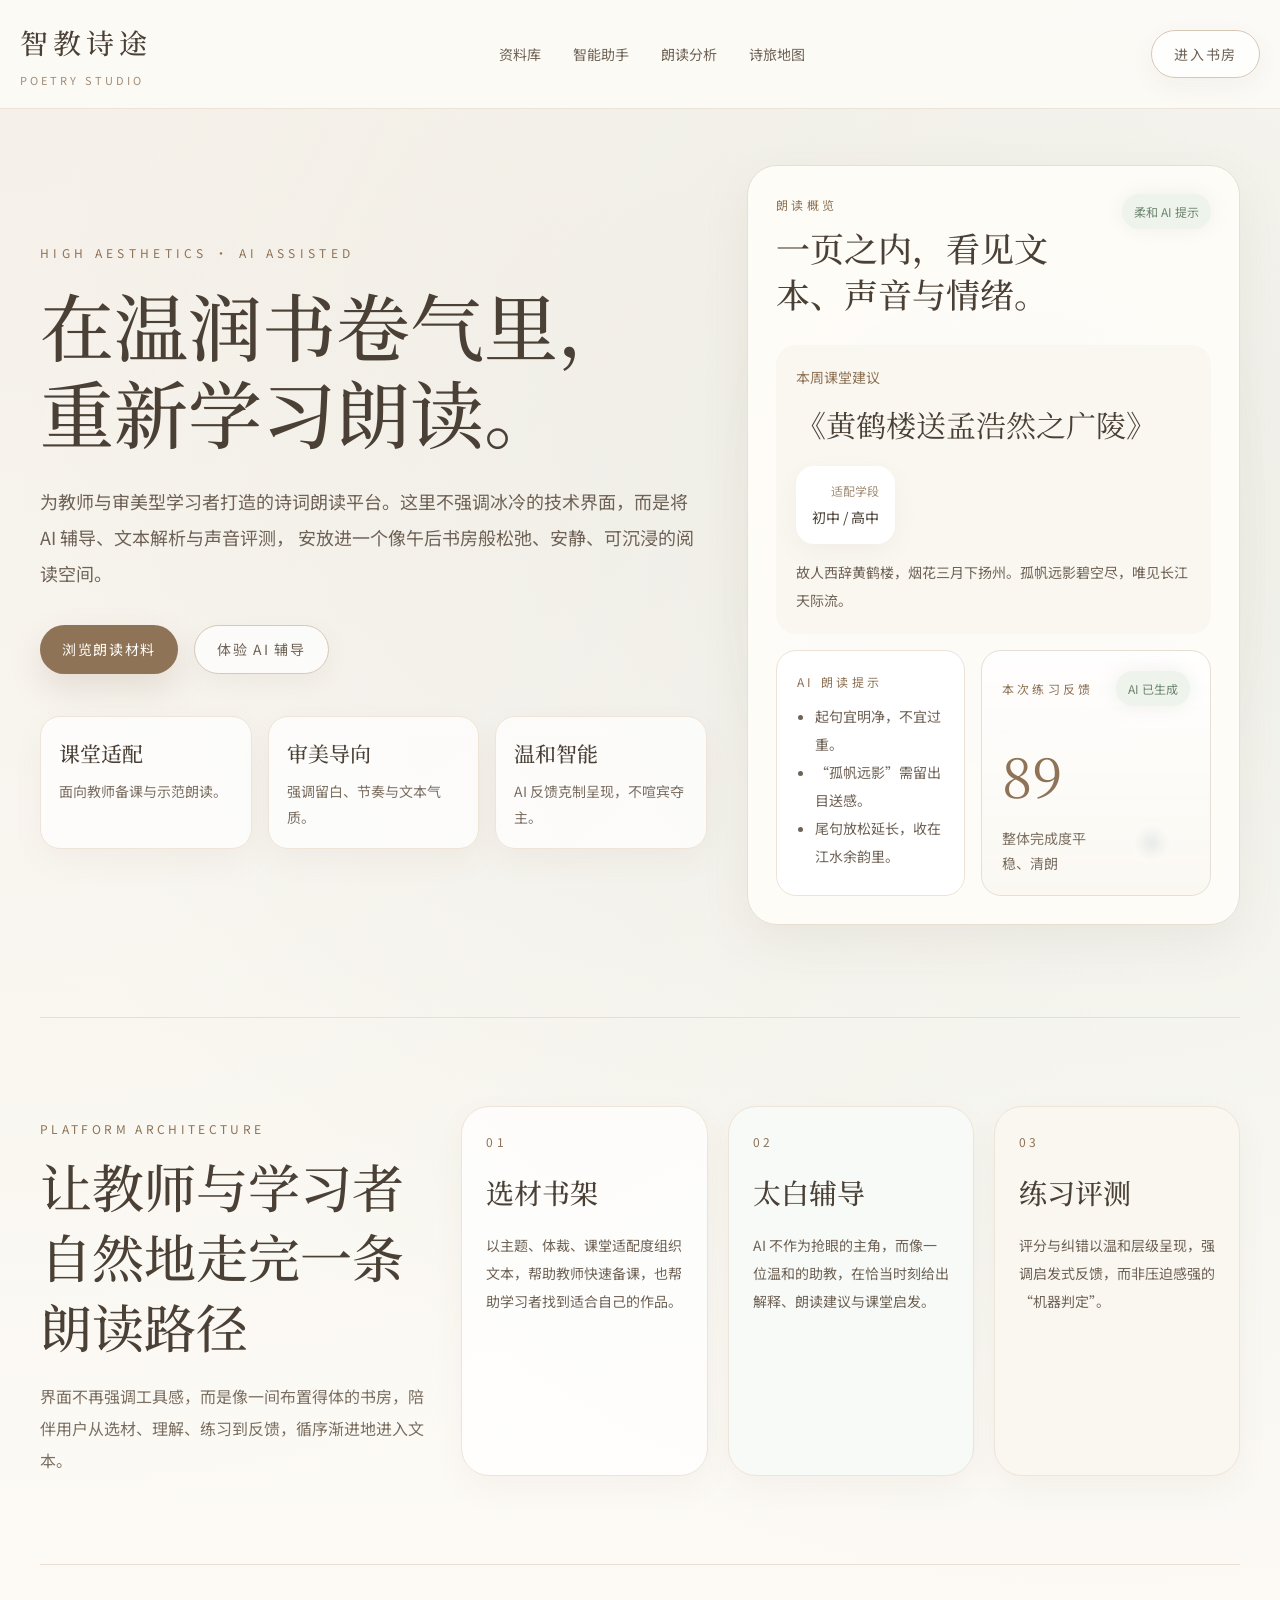
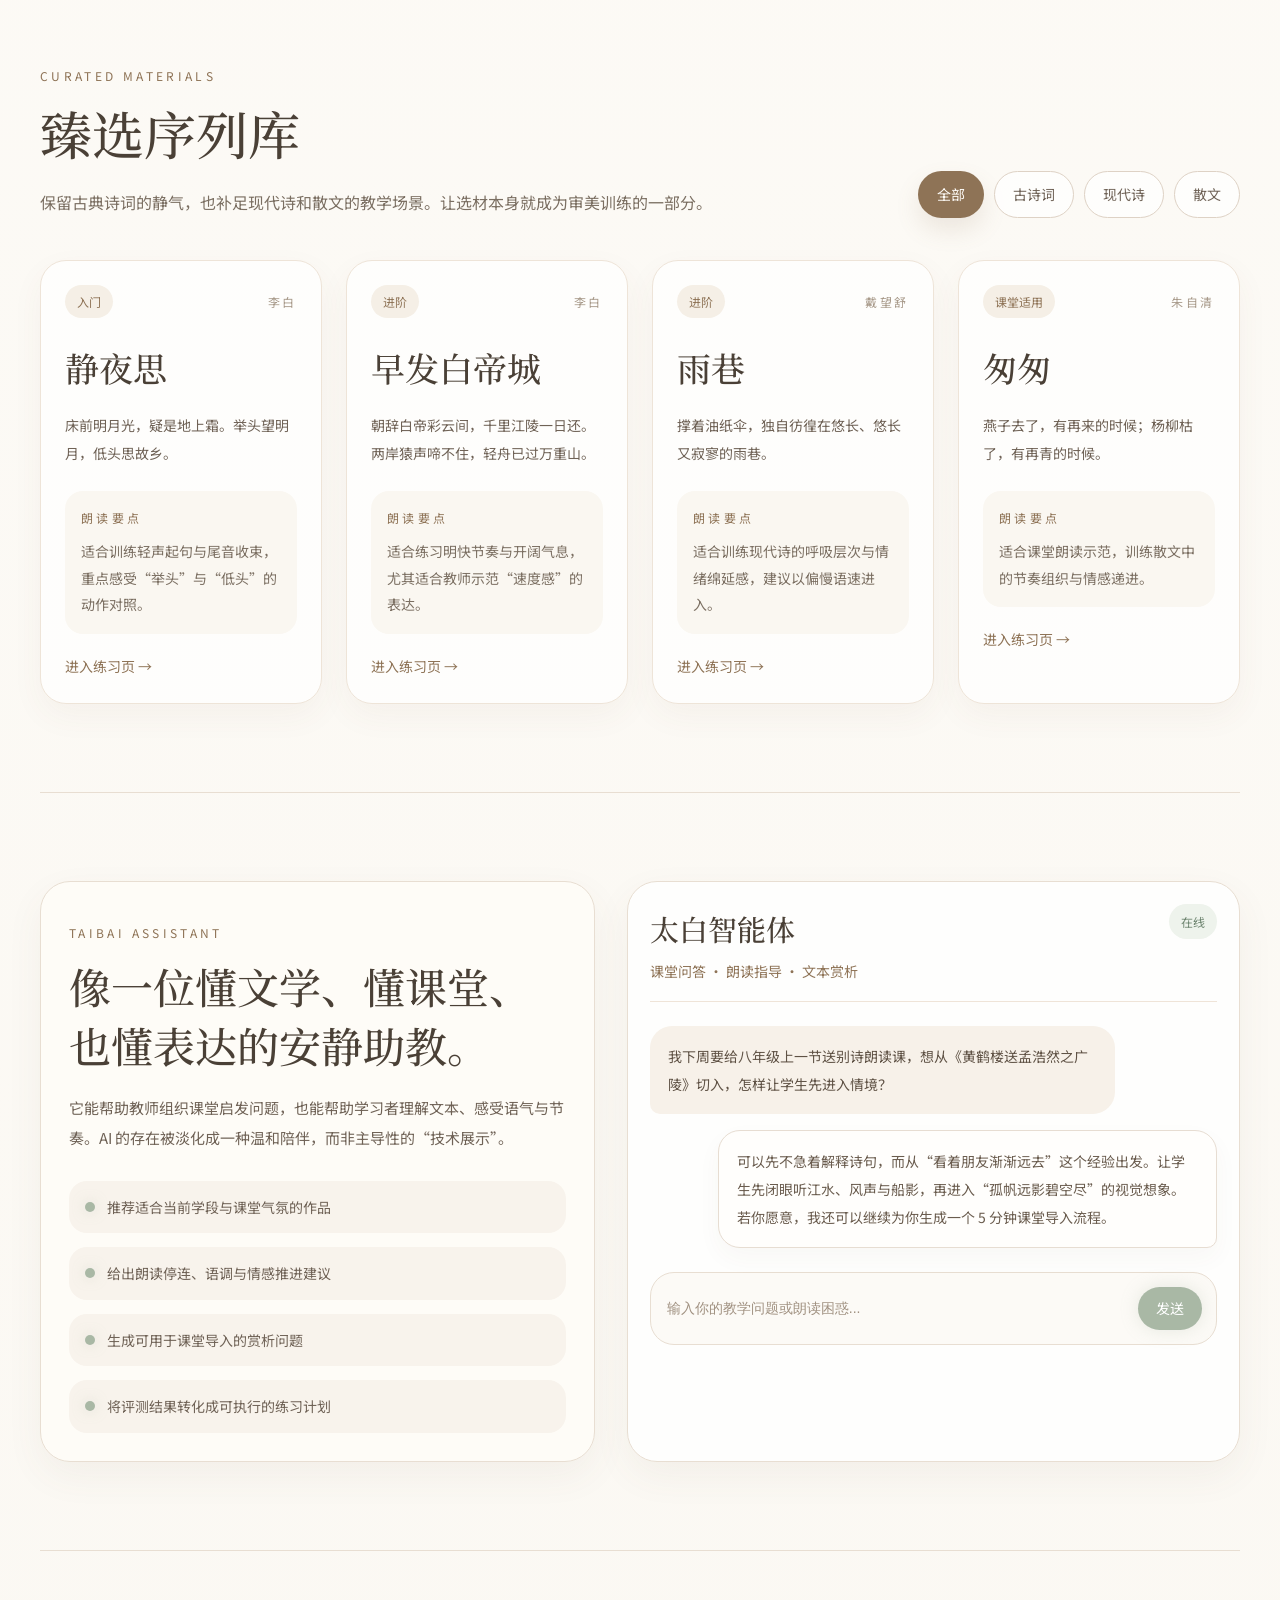
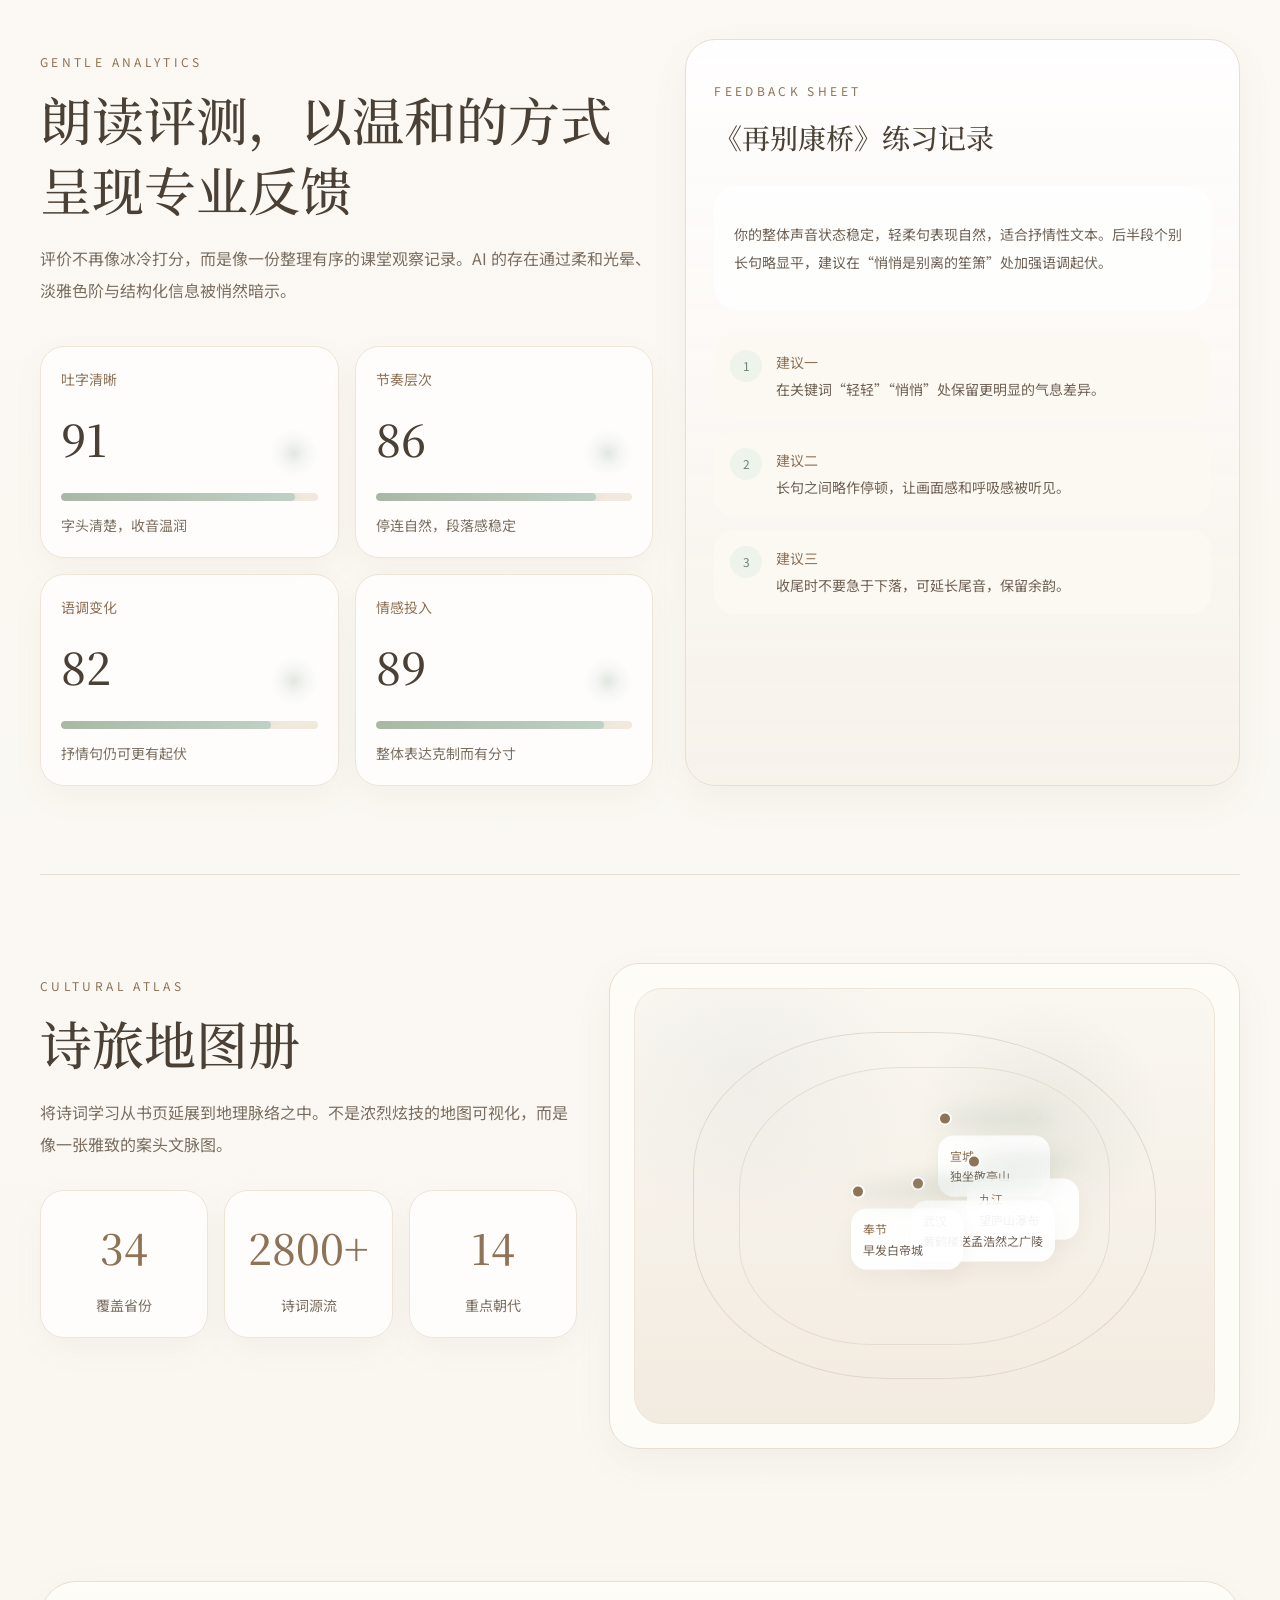
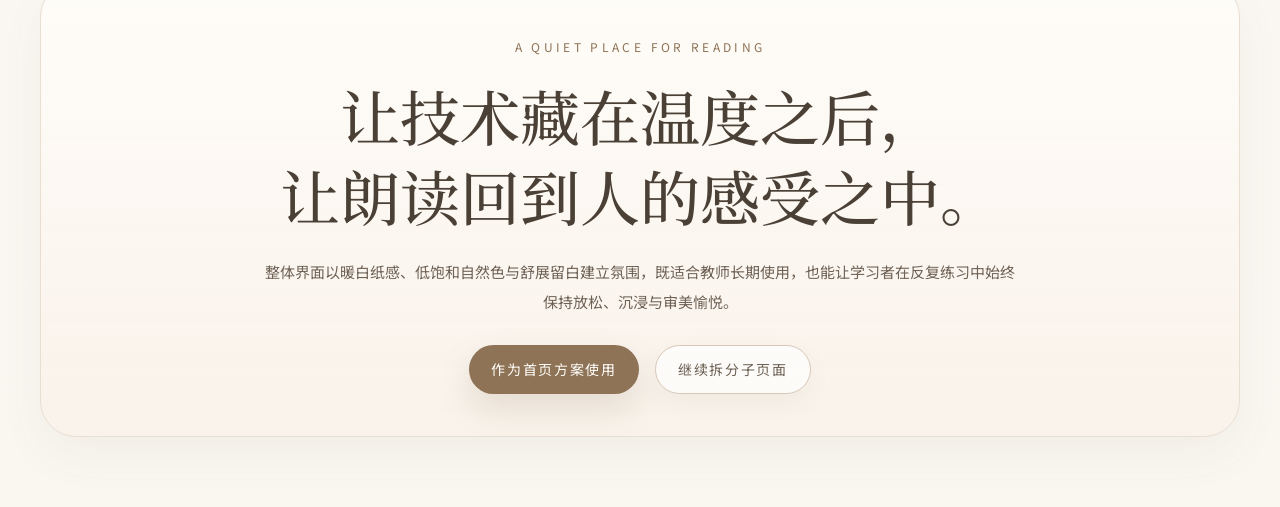
==== commit a85ca8d8: "Rename cultural atlas to poetry travel map" ====
--- a/design/preview.html
+++ b/design/preview.html
@@ -451,7 +451,7 @@
                 <a href="#materials">资料库</a>
                 <a href="#assistant">智能助手</a>
                 <a href="#analysis">朗读分析</a>
-                <a href="#atlas">文化地图</a>
+                <a href="#atlas">诗旅地图</a>
             </nav>
             <button class="header-btn">进入书房</button>
         </div>
@@ -721,7 +721,7 @@
             <div class="atlas-layout">
                 <div>
                     <p class="section-eyebrow">CULTURAL ATLAS</p>
-                    <h2 class="section-title serif">文化地图册</h2>
+                    <h2 class="section-title serif">诗旅地图册</h2>
                     <p class="section-desc">将诗词学习从书页延展到地理脉络之中。不是浓烈炫技的地图可视化，而是像一张雅致的案头文脉图。</p>
                     <div class="stats-grid">
                         <article class="stat-card"><p class="stat-value serif">34</p><div class="stat-label">覆盖省份</div></article>
